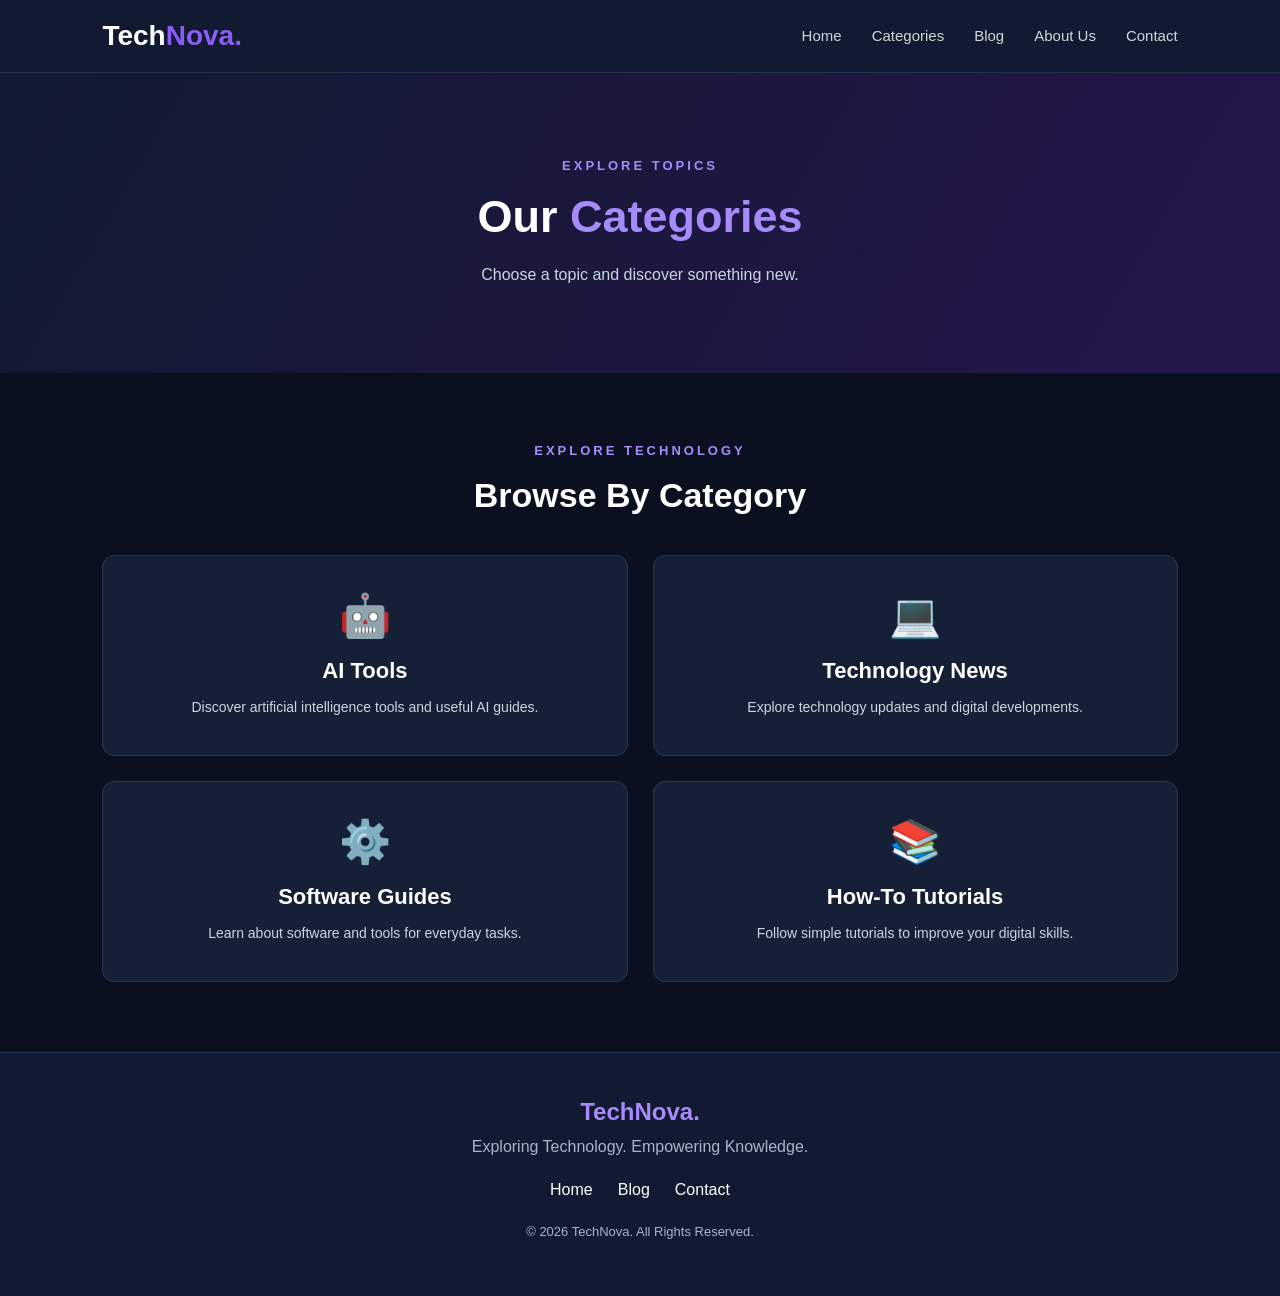
==== categories.html @ ccf47028 "Add files via upload" ====
<!DOCTYPE html>
<html lang="en">
<head>
    <meta charset="UTF-8">
    <meta name="viewport" content="width=device-width, initial-scale=1.0">

    <title>Categories | TechNova</title>
    <meta name="description" content="Explore TechNova categories covering AI tools, technology news, software guides and helpful tutorials.">

    <link rel="stylesheet" href="style.css">
</head>
<body>

<header>
    <nav class="navbar">
        <a href="index.html" class="logo">Tech<span>Nova.</span></a>

        <button class="menu-btn" onclick="toggleMenu()">☰</button>

        <ul class="nav-links" id="navLinks">
            <li><a href="index.html">Home</a></li>
            <li><a href="categories.html">Categories</a></li>
            <li><a href="blog.html">Blog</a></li>
            <li><a href="about.html">About Us</a></li>
            <li><a href="contact.html">Contact</a></li>
        </ul>
    </nav>
</header>

<section class="blog-hero">
    <p>EXPLORE TOPICS</p>
    <h1>Our <span>Categories</span></h1>
    <p>Choose a topic and discover something new.</p>
</section>

<section class="categories">

    <div class="section-heading">
        <p>EXPLORE TECHNOLOGY</p>
        <h2>Browse By Category</h2>
    </div>

    <div class="category-grid">

        <a href="blog.html" class="category-card">
            <div class="category-icon">🤖</div>
            <h3>AI Tools</h3>
            <p>Discover artificial intelligence tools and useful AI guides.</p>
        </a>

        <a href="blog.html" class="category-card">
            <div class="category-icon">💻</div>
            <h3>Technology News</h3>
            <p>Explore technology updates and digital developments.</p>
        </a>

        <a href="blog.html" class="category-card">
            <div class="category-icon">⚙️</div>
            <h3>Software Guides</h3>
            <p>Learn about software and tools for everyday tasks.</p>
        </a>

        <a href="blog.html" class="category-card">
            <div class="category-icon">📚</div>
            <h3>How-To Tutorials</h3>
            <p>Follow simple tutorials to improve your digital skills.</p>
        </a>

    </div>

</section>

<footer>
    <h2>TechNova.</h2>
    <p>Exploring Technology. Empowering Knowledge.</p>
    <div class="footer-links">
        <a href="index.html">Home</a>
        <a href="blog.html">Blog</a>
        <a href="contact.html">Contact</a>
    </div>
    <p class="copyright">© 2026 TechNova. All Rights Reserved.</p>
</footer>

<script src="script.js"></script>
</body>
</html>
---- style.css ----
* {
    margin: 0;
    padding: 0;
    box-sizing: border-box;
}

html {
    scroll-behavior: smooth;
}

body {
    font-family: Arial, sans-serif;
    background: #0b1020;
    color: #ffffff;
}

/* HEADER */

header {
    background: #111a30;
    padding: 20px 8%;
    border-bottom: 1px solid #26314b;
}

.navbar {
    display: flex;
    justify-content: space-between;
    align-items: center;
}

.logo {
    font-size: 28px;
    font-weight: bold;
    color: white;
    text-decoration: none;
}

.logo span {
    color: #8b5cf6;
}

.nav-links {
    display: flex;
    gap: 30px;
    list-style: none;
}

.nav-links a {
    color: #d1d5db;
    text-decoration: none;
    font-size: 15px;
}

.nav-links a:hover {
    color: #a78bfa;
}

.menu-btn {
    display: none;
    background: none;
    border: none;
    color: white;
    font-size: 28px;
    cursor: pointer;
}

/* HERO */

.hero {
    min-height: 480px;
    padding: 100px 8%;
    display: flex;
    align-items: center;
    background: linear-gradient(120deg, #111a30, #25154c);
}

.hero-content {
    max-width: 700px;
}

.tagline,
.section-heading p {
    color: #a78bfa;
    letter-spacing: 3px;
    font-size: 13px;
    font-weight: bold;
    margin-bottom: 18px;
}

.hero h1 {
    font-size: 52px;
    line-height: 1.2;
    margin-bottom: 20px;
}

.hero h1 span {
    color: #a78bfa;
}

.hero-text {
    color: #cbd5e1;
    line-height: 1.8;
    font-size: 17px;
    margin-bottom: 30px;
}

.main-btn {
    display: inline-block;
    background: #7c3aed;
    color: white;
    padding: 14px 25px;
    text-decoration: none;
    border-radius: 6px;
    font-weight: bold;
}

.main-btn:hover {
    background: #6d28d9;
}

/* SEARCH */

.search-section {
    text-align: center;
    padding: 60px 8%;
}

.search-section h2 {
    margin-bottom: 25px;
    font-size: 28px;
}

.search-box {
    display: flex;
    max-width: 550px;
    margin: auto;
    gap: 10px;
}

.search-box input {
    flex: 1;
    padding: 15px;
    border-radius: 6px;
    border: 1px solid #39445e;
    background: #111a30;
    color: white;
    outline: none;
}

.search-box button {
    padding: 15px 22px;
    background: #7c3aed;
    border: none;
    border-radius: 6px;
    color: white;
    cursor: pointer;
}

/* CATEGORIES */

.categories,
.blog-section {
    padding: 60px 8%;
}

.section-heading {
    text-align: center;
    margin-bottom: 40px;
}

.section-heading h2 {
    font-size: 34px;
}

.category-grid {
    display: grid;
    grid-template-columns: repeat(4, 1fr);
    gap: 20px;
}

.category-card {
    background: #151f36;
    border: 1px solid #293653;
    padding: 30px 20px;
    text-align: center;
    border-radius: 10px;
    text-decoration: none;
    color: white;
    transition: 0.3s;
}

.category-card:hover {
    transform: translateY(-6px);
    border-color: #8b5cf6;
}

.category-card span {
    font-size: 35px;
}

.category-card h3 {
    margin: 15px 0 10px;
}

.category-card p {
    color: #aab4c8;
    font-size: 14px;
}

/* BLOG */

.blog-grid {
    display: grid;
    grid-template-columns: repeat(3, 1fr);
    gap: 25px;
}

.blog-card {
    background: #151f36;
    border: 1px solid #293653;
    border-radius: 10px;
    overflow: hidden;
    transition: 0.3s;
}

.blog-card:hover {
    transform: translateY(-5px);
}

.article-image {
    height: 180px;
    display: flex;
    justify-content: center;
    align-items: center;
    font-size: 65px;
}

.ai-image {
    background: linear-gradient(135deg, #39216c, #7144a5);
}

.news-image {
    background: linear-gradient(135deg, #173d69, #246c88);
}

.software-image {
    background: linear-gradient(135deg, #244b4d, #287d76);
}

.article-content {
    padding: 22px;
}

.category-label {
    color: #a78bfa;
    font-size: 13px;
    font-weight: bold;
}

.article-content h3 {
    margin: 15px 0;
    line-height: 1.5;
}

.article-content p {
    color: #aab4c8;
    line-height: 1.7;
    font-size: 14px;
    margin-bottom: 20px;
}

.article-content a {
    color: #a78bfa;
    text-decoration: none;
    font-weight: bold;
}

.no-results {
    text-align: center;
    color: #aab4c8;
    margin-top: 25px;
}

/* FOOTER */

footer {
    background: #111a30;
    text-align: center;
    padding: 45px 20px;
    border-top: 1px solid #293653;
}

footer h2 {
    color: #a78bfa;
    margin-bottom: 12px;
}

footer p {
    color: #aab4c8;
    margin: 12px 0;
}

.footer-links {
    display: flex;
    justify-content: center;
    gap: 25px;
    margin: 25px 0;
}

.footer-links a {
    color: white;
    text-decoration: none;
}

.copyright {
    font-size: 13px;
}

/* MOBILE RESPONSIVENESS */

@media (max-width: 900px) {
    .category-grid {
        grid-template-columns: repeat(2, 1fr);
    }

    .blog-grid {
        grid-template-columns: repeat(2, 1fr);
    }
}

@media (max-width: 600px) {
    header {
        padding: 18px 5%;
    }

    .menu-btn {
        display: block;
    }

    .nav-links {
        display: none;
        position: absolute;
        top: 70px;
        left: 0;
        width: 100%;
        background: #111a30;
        padding: 25px;
        flex-direction: column;
        gap: 20px;
        z-index: 10;
    }

    .nav-links.active {
        display: flex;
    }

    .hero {
        padding: 75px 6%;
    }

    .hero h1 {
        font-size: 36px;
    }

    .hero-text {
        font-size: 15px;
    }

    .category-grid,
    .blog-grid {
        grid-template-columns: 1fr;
    }

    .categories,
    .blog-section {
        padding: 45px 6%;
    }

    .search-box {
        flex-direction: column;
    }

    .footer-links {
        flex-wrap: wrap;
    }
}

/* ABOUT PAGE */

.about-hero {
    text-align: center;
    padding: 85px 8%;
    background: linear-gradient(120deg, #111a30, #25154c);
}

.about-hero > p:first-child {
    color: #a78bfa;
    letter-spacing: 3px;
    font-weight: bold;
}

.about-hero h1 {
    font-size: 45px;
    margin: 20px 0;
}

.about-hero h1 span {
    color: #a78bfa;
}

.about-hero > p:last-child {
    color: #cbd5e1;
    font-size: 17px;
}

.about-content {
    max-width: 950px;
    margin: 50px auto;
    padding: 0 25px;
}

.about-box {
    background: #151f36;
    border: 1px solid #293653;
    padding: 30px;
    margin-bottom: 25px;
    border-radius: 10px;
}

.about-box h2 {
    color: #a78bfa;
    margin-bottom: 18px;
}

.about-box p,
.about-box li {
    color: #cbd5e1;
    line-height: 1.9;
}

.about-box ul {
    padding-left: 25px;
}

@media (max-width: 600px) {
    .about-hero h1 {
        font-size: 34px;
    }

    .about-content {
        margin: 30px auto;
    }

    .about-box {
        padding: 22px;
    }
}

/* CONTACT PAGE */

.contact-page {
    padding: 70px 8%;
}

.contact-heading {
    text-align: center;
    margin-bottom: 50px;
}

.contact-heading h1 {
    font-size: 42px;
    color: #a78bfa;
    margin-bottom: 15px;
}

.contact-heading p {
    color: #cbd5e1;
    line-height: 1.7;
}

.contact-container {
    display: grid;
    grid-template-columns: 1fr 1.3fr;
    gap: 35px;
    max-width: 1000px;
    margin: auto;
}

.contact-info,
.contact-form {
    background: #151f36;
    border: 1px solid #293653;
    padding: 30px;
    border-radius: 10px;
}

.contact-info h2 {
    color: #a78bfa;
    margin-bottom: 20px;
}

.contact-info p {
    color: #cbd5e1;
    line-height: 1.8;
    margin-bottom: 25px;
}

.contact-info h3 {
    margin-bottom: 12px;
}

.contact-form {
    display: flex;
    flex-direction: column;
    gap: 12px;
}

.contact-form label {
    color: #ffffff;
    font-weight: bold;
}

.contact-form input,
.contact-form textarea {
    padding: 13px;
    border: 1px solid #39445e;
    background: #0b1020;
    color: white;
    border-radius: 6px;
    font-family: Arial, sans-serif;
}

.contact-form button {
    background: #7c3aed;
    color: white;
    padding: 14px;
    border: none;
    border-radius: 6px;
    cursor: pointer;
    font-weight: bold;
}

.contact-form button:hover {
    background: #6d28d9;
}

@media (max-width: 700px) {
    .contact-container {
        grid-template-columns: 1fr;
    }

    .contact-heading h1 {
        font-size: 34px;
    }

    .contact-page {
        padding: 45px 6%;
    }
}

.contact-detail {
    display: flex;
    align-items: center;
    gap: 15px;
    margin: 20px 0;
}

.contact-detail span {
    font-size: 28px;
}

.contact-detail p {
    margin: 5px 0 0;
}

/* BLOG PAGE HERO */

.blog-hero {
    text-align: center;
    padding: 85px 8%;
    background: linear-gradient(120deg, #111a30, #25154c);
}

.blog-hero > p:first-child {
    color: #a78bfa;
    font-size: 13px;
    font-weight: bold;
    letter-spacing: 3px;
    margin-bottom: 18px;
}

.blog-hero h1 {
    font-size: 45px;
    margin-bottom: 18px;
}

.blog-hero h1 span {
    color: #a78bfa;
}

.blog-hero > p:last-child {
    color: #cbd5e1;
    line-height: 1.7;
}

.blog-section .blog-card {
    min-height: 100%;
}

/* INDIVIDUAL ARTICLE PAGE */

.article-page {
    max-width: 850px;
    margin: 60px auto;
    padding: 40px 25px;
    background: #151f36;
    border: 1px solid #293653;
    border-radius: 12px;
}

.article-page h1 {
    font-size: 38px;
    color: #ffffff;
    line-height: 1.3;
    margin: 20px 0;
}

.article-page h2 {
    color: #a78bfa;
    margin-top: 35px;
    margin-bottom: 12px;
}

.article-page p {
    color: #cbd5e1;
    line-height: 1.9;
    margin-bottom: 18px;
}

.article-page a {
    display: inline-block;
    color: #a78bfa;
    text-decoration: none;
    margin-top: 25px;
    font-weight: bold;
}

.article-page a:hover {
    color: #ffffff;
}

@media (max-width: 600px) {
    .article-page {
        margin: 25px 15px;
        padding: 25px 18px;
    }

    .article-page h1 {
        font-size: 29px;
    }
}

/* CATEGORIES PAGE */

.categories {
    padding: 70px 8%;
}

.category-grid {
    display: grid;
    grid-template-columns: repeat(2, 1fr);
    gap: 25px;
    margin-top: 40px;
}

.category-card {
    display: block;
    padding: 35px;
    background: #151f36;
    border: 1px solid #293653;
    border-radius: 12px;
    text-decoration: none;
    transition: 0.3s ease;
}

.category-card:hover {
    transform: translateY(-6px);
    border-color: #a78bfa;
}

.category-icon {
    font-size: 42px;
    margin-bottom: 18px;
}

.category-card h3 {
    color: #ffffff;
    margin-bottom: 12px;
    font-size: 22px;
}

.category-card p {
    color: #cbd5e1;
    line-height: 1.7;
}

@media (max-width: 600px) {
    .category-grid {
        grid-template-columns: 1fr;
    }
}
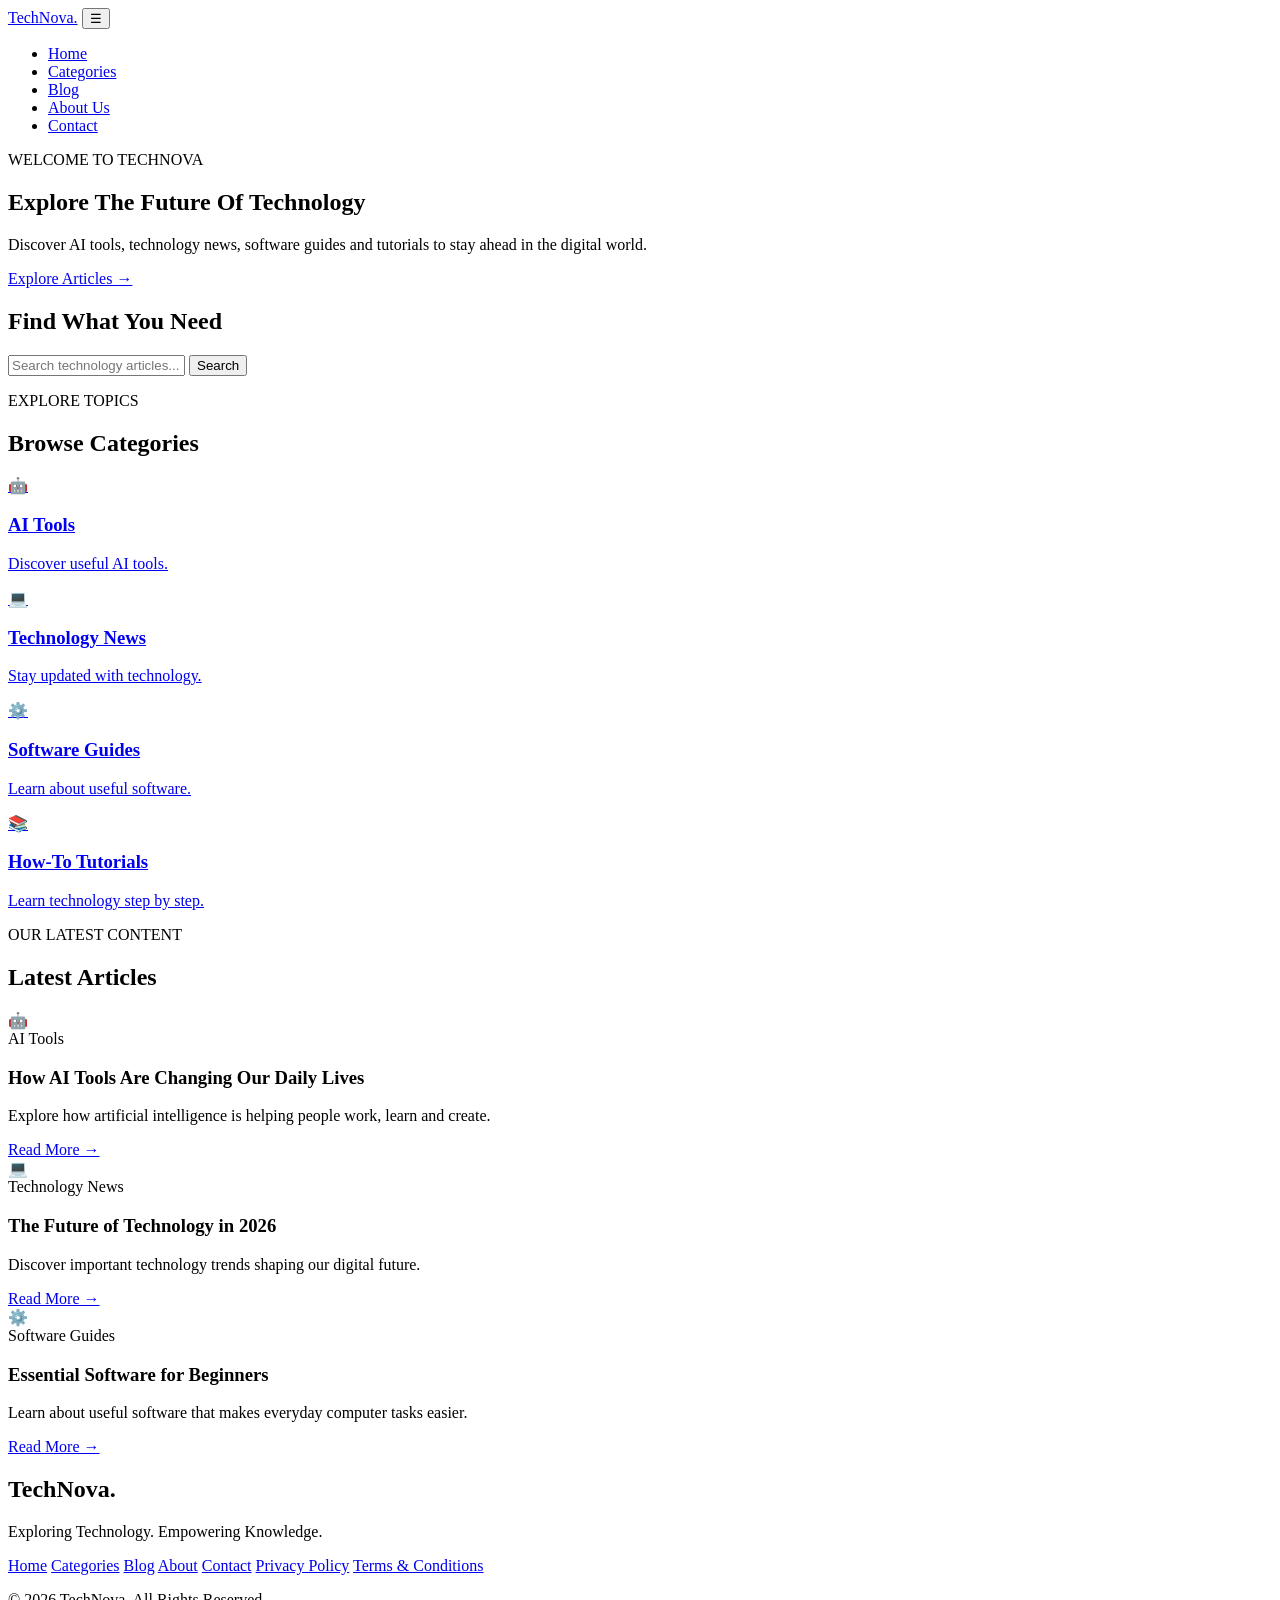
==== commit a3f19f9c: "Add files via upload" ====
--- a/categories.html
+++ b/categories.html
@@ -1,87 +1,199 @@
-
-<!DOCTYPE html>
-<html lang="en">
-<head>
-    <meta charset="UTF-8">
-    <meta name="viewport" content="width=device-width, initial-scale=1.0">
-
-    <title>Categories | TechNova</title>
-    <meta name="description" content="Explore TechNova categories covering AI tools, technology news, software guides and helpful tutorials.">
-
-    <link rel="stylesheet" href="style.css">
-</head>
-<body>
-
-<header>
-    <nav class="navbar">
-        <a href="index.html" class="logo">Tech<span>Nova.</span></a>
-
-        <button class="menu-btn" onclick="toggleMenu()">☰</button>
-
-        <ul class="nav-links" id="navLinks">
-            <li><a href="index.html">Home</a></li>
-            <li><a href="categories.html">Categories</a></li>
-            <li><a href="blog.html">Blog</a></li>
-            <li><a href="about.html">About Us</a></li>
-            <li><a href="contact.html">Contact</a></li>
-        </ul>
-    </nav>
-</header>
-
-<section class="blog-hero">
-    <p>EXPLORE TOPICS</p>
-    <h1>Our <span>Categories</span></h1>
-    <p>Choose a topic and discover something new.</p>
-</section>
-
-<section class="categories">
-
-    <div class="section-heading">
-        <p>EXPLORE TECHNOLOGY</p>
-        <h2>Browse By Category</h2>
-    </div>
-
-    <div class="category-grid">
-
-        <a href="blog.html" class="category-card">
-            <div class="category-icon">🤖</div>
-            <h3>AI Tools</h3>
-            <p>Discover artificial intelligence tools and useful AI guides.</p>
-        </a>
-
-        <a href="blog.html" class="category-card">
-            <div class="category-icon">💻</div>
-            <h3>Technology News</h3>
-            <p>Explore technology updates and digital developments.</p>
-        </a>
-
-        <a href="blog.html" class="category-card">
-            <div class="category-icon">⚙️</div>
-            <h3>Software Guides</h3>
-            <p>Learn about software and tools for everyday tasks.</p>
-        </a>
-
-        <a href="blog.html" class="category-card">
-            <div class="category-icon">📚</div>
-            <h3>How-To Tutorials</h3>
-            <p>Follow simple tutorials to improve your digital skills.</p>
-        </a>
-
-    </div>
-
-</section>
-
-<footer>
-    <h2>TechNova.</h2>
-    <p>Exploring Technology. Empowering Knowledge.</p>
-    <div class="footer-links">
-        <a href="index.html">Home</a>
-        <a href="blog.html">Blog</a>
-        <a href="contact.html">Contact</a>
-    </div>
-    <p class="copyright">© 2026 TechNova. All Rights Reserved.</p>
-</footer>
-
-<script src="script.js"></script>
-</body>
-</html>
+<!DOCTYPE html>
+<!-- saved from url=(0032)http://127.0.0.1:5500/index.html -->
+<html lang="en"><head><meta http-equiv="Content-Type" content="text/html; charset=UTF-8">
+    
+    <meta name="viewport" content="width=device-width, initial-scale=1.0">
+
+    <title>TechNova | Technology &amp; AI Blog</title>
+
+    <meta name="description" content="Explore the latest AI tools, technology news, software guides and helpful technology tutorials on TechNova.">
+
+    <link rel="stylesheet" href="./categories_files/style.css">
+</head>
+<body>
+
+    <!-- HEADER -->
+    <header>
+        <nav class="navbar">
+            <a href="http://127.0.0.1:5500/index.html" class="logo">Tech<span>Nova.</span></a>
+
+            <button class="menu-btn" onclick="toggleMenu()">☰</button>
+
+            <ul class="nav-links" id="navLinks">
+                <li><a href="http://127.0.0.1:5500/index.html">Home</a></li>
+                <li><a href="http://127.0.0.1:5500/categories.html">Categories</a></li>
+                <li><a href="http://127.0.0.1:5500/blog.html">Blog</a></li>
+                <li><a href="http://127.0.0.1:5500/about.html">About Us</a></li>
+                <li><a href="http://127.0.0.1:5500/contact.html">Contact</a></li>
+            </ul>
+        </nav>
+    </header>
+
+    <!-- HERO SECTION -->
+    <section class="hero">
+        <div class="hero-content">
+            <p class="tagline">WELCOME TO TECHNOVA</p>
+
+            <h1>Explore The Future Of <span>Technology</span></h1>
+
+            <p class="hero-text">
+                Discover AI tools, technology news, software guides
+                and tutorials to stay ahead in the digital world.
+            </p>
+
+            <a href="http://127.0.0.1:5500/blog.html" class="main-btn">Explore Articles →</a>
+        </div>
+    </section>
+
+    <!-- SEARCH SECTION -->
+    <section class="search-section">
+        <h2>Find What You Need</h2>
+
+        <div class="search-box">
+            <input type="text" id="searchInput" placeholder="Search technology articles..." oninput="searchArticles()">
+            <button onclick="searchArticles()">Search</button>
+        </div>
+    </section>
+
+    <!-- CATEGORIES -->
+    <section class="categories" id="categories">
+        <div class="section-heading">
+            <p>EXPLORE TOPICS</p>
+            <h2>Browse Categories</h2>
+        </div>
+
+        <div class="category-grid">
+            <a href="http://127.0.0.1:5500/categories.html" class="category-card">
+                <span>🤖</span>
+                <h3>AI Tools</h3>
+                <p>Discover useful AI tools.</p>
+            </a>
+
+            <a href="http://127.0.0.1:5500/categories.html" class="category-card">
+                <span>💻</span>
+                <h3>Technology News</h3>
+                <p>Stay updated with technology.</p>
+            </a>
+
+            <a href="http://127.0.0.1:5500/categories.html" class="category-card">
+                <span>⚙️</span>
+                <h3>Software Guides</h3>
+                <p>Learn about useful software.</p>
+            </a>
+
+            <a href="http://127.0.0.1:5500/categories.html" class="category-card">
+                <span>📚</span>
+                <h3>How-To Tutorials</h3>
+                <p>Learn technology step by step.</p>
+            </a>
+        </div>
+    </section>
+
+    <!-- BLOG ARTICLES -->
+    <section class="blog-section" id="blog">
+        <div class="section-heading">
+            <p>OUR LATEST CONTENT</p>
+            <h2>Latest Articles</h2>
+        </div>
+
+        <div class="blog-grid" id="blogGrid">
+
+            <article class="blog-card">
+                <div class="article-image ai-image">🤖</div>
+                <div class="article-content">
+                    <span class="category-label">AI Tools</span>
+                    <h3>How AI Tools Are Changing Our Daily Lives</h3>
+                    <p>Explore how artificial intelligence is helping people work, learn and create.</p>
+                    <a href="http://127.0.0.1:5500/article-ai.html">Read More →</a>
+                </div>
+            </article>
+
+            <article class="blog-card">
+                <div class="article-image news-image">💻</div>
+                <div class="article-content">
+                    <span class="category-label">Technology News</span>
+                    <h3>The Future of Technology in 2026</h3>
+                    <p>Discover important technology trends shaping our digital future.</p>
+                    <a href="http://127.0.0.1:5500/article-tech.html">Read More →</a>
+                </div>
+            </article>
+
+            <article class="blog-card">
+                <div class="article-image software-image">⚙️</div>
+                <div class="article-content">
+                    <span class="category-label">Software Guides</span>
+                    <h3>Essential Software for Beginners</h3>
+                    <p>Learn about useful software that makes everyday computer tasks easier.</p>
+                    <a href="http://127.0.0.1:5500/article-software.html">Read More →</a>
+                </div>
+            </article>
+
+        </div>
+
+        <p id="noResults" class="no-results"></p>
+    </section>
+
+    <!-- FOOTER -->
+    <footer>
+        <h2>TechNova.</h2>
+        <p>Exploring Technology. Empowering Knowledge.</p>
+
+        <div class="footer-links">
+            
+    <a href="http://127.0.0.1:5500/index.html">Home</a>
+    <a href="http://127.0.0.1:5500/categories.html">Categories</a>
+    <a href="http://127.0.0.1:5500/blog.html">Blog</a>
+    <a href="http://127.0.0.1:5500/about.html">About</a>
+    <a href="http://127.0.0.1:5500/contact.html">Contact</a>
+    <a href="http://127.0.0.1:5500/privacy.html">Privacy Policy</a>
+    <a href="http://127.0.0.1:5500/terms.html">Terms &amp; Conditions</a>
+</div>
+
+
+        <p class="copyright">
+            © 2026 TechNova. All Rights Reserved.
+        </p>
+    </footer>
+
+    <script src="./categories_files/script.js.download"></script>
+<!-- Code injected by live-server -->
+<script>
+	// <![CDATA[  <-- For SVG support
+	if ('WebSocket' in window) {
+		(function () {
+			function refreshCSS() {
+				var sheets = [].slice.call(document.getElementsByTagName("link"));
+				var head = document.getElementsByTagName("head")[0];
+				for (var i = 0; i < sheets.length; ++i) {
+					var elem = sheets[i];
+					var parent = elem.parentElement || head;
+					parent.removeChild(elem);
+					var rel = elem.rel;
+					if (elem.href && typeof rel != "string" || rel.length == 0 || rel.toLowerCase() == "stylesheet") {
+						var url = elem.href.replace(/(&|\?)_cacheOverride=\d+/, '');
+						elem.href = url + (url.indexOf('?') >= 0 ? '&' : '?') + '_cacheOverride=' + (new Date().valueOf());
+					}
+					parent.appendChild(elem);
+				}
+			}
+			var protocol = window.location.protocol === 'http:' ? 'ws://' : 'wss://';
+			var address = protocol + window.location.host + window.location.pathname + '/ws';
+			var socket = new WebSocket(address);
+			socket.onmessage = function (msg) {
+				if (msg.data == 'reload') window.location.reload();
+				else if (msg.data == 'refreshcss') refreshCSS();
+			};
+			if (sessionStorage && !sessionStorage.getItem('IsThisFirstTime_Log_From_LiveServer')) {
+				console.log('Live reload enabled.');
+				sessionStorage.setItem('IsThisFirstTime_Log_From_LiveServer', true);
+			}
+		})();
+	}
+	else {
+		console.error('Upgrade your browser. This Browser is NOT supported WebSocket for Live-Reloading.');
+	}
+	// ]]>
+</script>
+
+
+</body></html>
